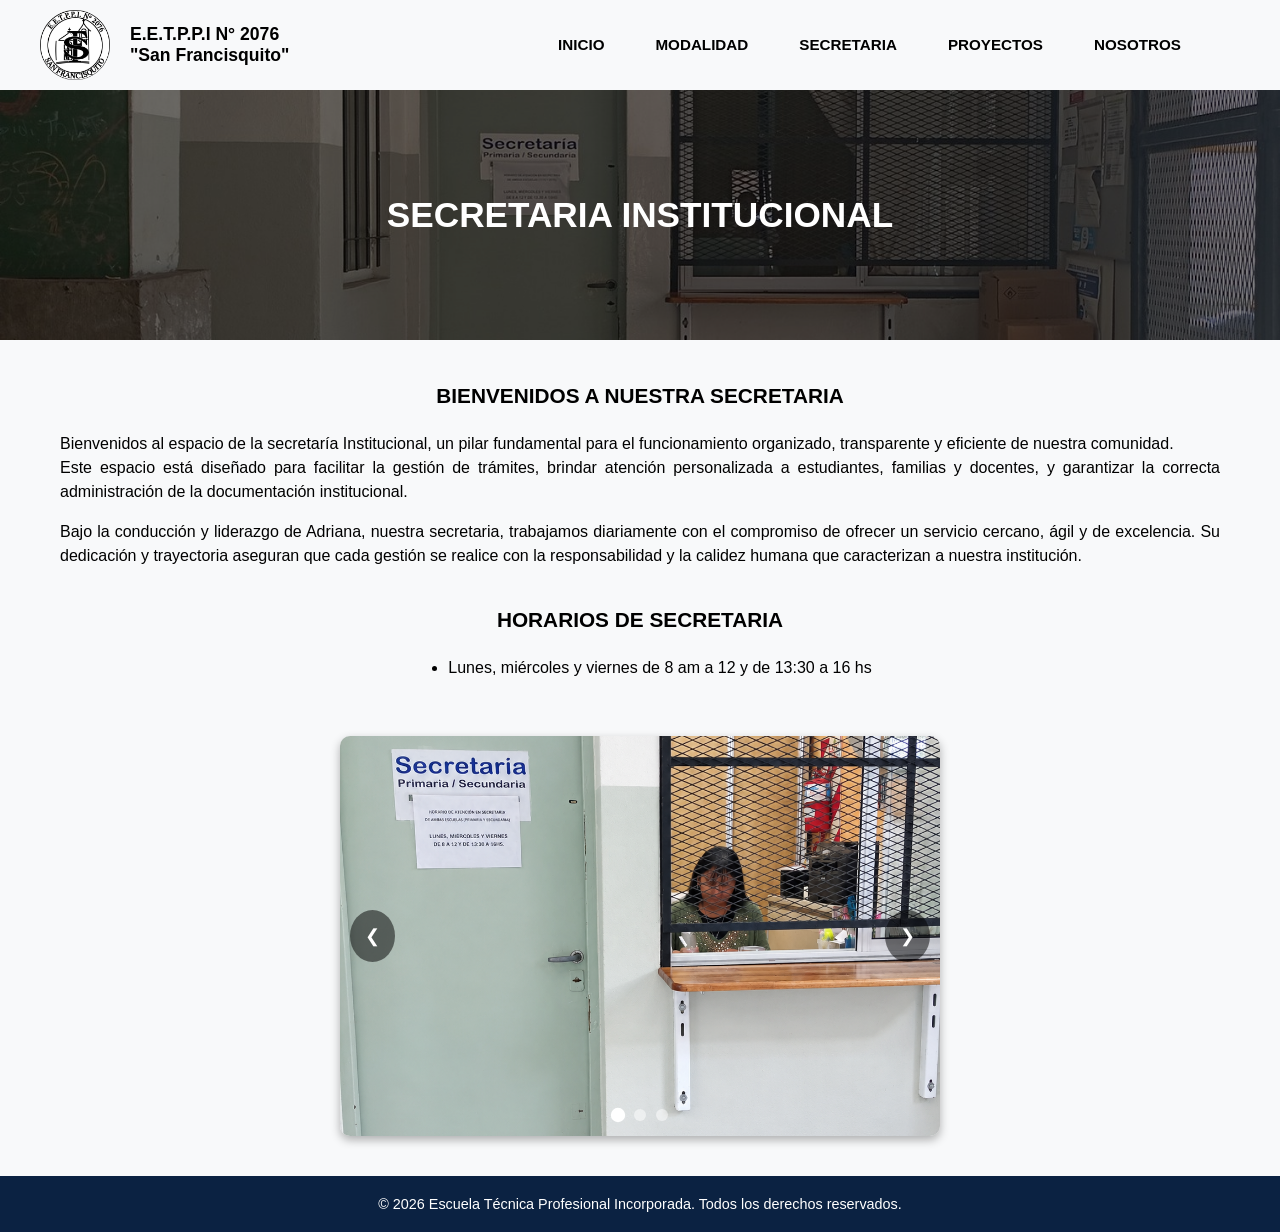
==== nosotros.html @ 4622b9b8 "primer commit configuracion" ====
<!doctype html>
<html lang="es">

<head>
    <meta charset="UTF-8" />
    <meta name="viewport" content="width=device-width, initial-scale=1.0" />
    <title>San Francisquito</title>
    <link rel="stylesheet" href="secretaria.css" />
    <link rel="icon" type="image/x-icon" href="Imagenes/logonegro2circulo.png" />
</head>

<body>

    <header class="navbar">
        <div class="header-container">
            <div class="icono">
                <img src="Imagenes/logonegro2circulo.png" id="logo-negro" class="logo" alt="Logo Negro">
                <img src="Imagenes/Nuevo logo.png" id="logo-blanco" class="logo" alt="Logo Blanco" />
            </div>

            <div class="nav-text">
                E.E.T.P.P.I N° 2076<br />
                "San Francisquito"
            </div>

            <button class="menu-toggle" id="menu-toggle" aria-label="Abrir menú">
                <span></span>
                <span></span>
                <span></span>
            </button>

            <nav class="nav" id="nav-menu">
                <ul class="lista-nav">
                    <li><a href="index.html">INICIO</a></li>
                    <li><a href="Modalidad.html">MODALIDAD</a></li>
                    <li><a href="secretaria.html">SECRETARIA</a></li>
                    <li><a href="">PROYECTOS</a></li>
                    <li><a href="">NOSOTROS</a></li>
                </ul>
            </nav>
        </div>
    </header>

    <section class="contenedor-foto">
        <img src="Imagenes/holaaa.jpeg" alt="Portada">
        <div class="texto">
            <h2>SECRETARIA INSTITUCIONAL</h2>
        </div>
    </section>

    <main class="contenido">
        <section class="texto-principal">
            <h3>BIENVENIDOS A NUESTRA SECRETARIA</h3>
            <p>Bienvenidos al espacio de la secretaría Institucional, un pilar fundamental para el funcionamiento
                organizado, transparente y eficiente de nuestra comunidad. <br>
                Este espacio está diseñado para facilitar la
                gestión de trámites, brindar atención personalizada a estudiantes, familias y docentes, y garantizar la
                correcta administración de la documentación institucional.
            </p>
            <p>Bajo la conducción y liderazgo de Adriana, nuestra secretaria, trabajamos diariamente con el compromiso
                de ofrecer un servicio cercano, ágil y de excelencia. Su dedicación y trayectoria aseguran que cada
                gestión se realice con la responsabilidad y la calidez humana que caracterizan a nuestra institución.
            </p>
            </section>

            <section class="horarios">
            <h3>HORARIOS DE SECRETARIA</h3>
            <ul>
                <li>Lunes, miércoles y viernes de 8 am a 12 y de 13:30 a 16 hs</li>
            </ul>
        </section>
        
    </main>

    

    <div class="carrusel-contenedor">
        <!-- Contenedor de imágenes -->
        <div class="carrusel-track" id="track">
            <img src="Imagenes/carrusel/A-trabajando.jpg" alt="Foto 1" class="carrusel-item">
            <img src="Imagenes/carrusel/Adriana.png" alt="Imagen de la secretaria Adriana" class="carrusel-item">
            <img src="Imagenes/carrusel/puerta.jpg" alt="Foto 3" class="carrusel-item">
        </div>

        <!-- Controles -->
        <button class="btn-nav btn-prev" id="btn-prev">&#10094;</button>
        <button class="btn-nav btn-next" id="btn-next">&#10095;</button>

        <!-- Indicadores -->
        <div class="carrusel-indicadores">
            <span class="punto activo" data-indice="0"></span>
            <span class="punto" data-indice="1"></span>
            <span class="punto" data-indice="2"></span>
        </div>
    </div>





    <footer class="footer">
        <p>&copy; 2026 Escuela Técnica Profesional Incorporada. Todos los derechos reservados.</p>
    </footer>

    <script src="secretaria.js"></script>
</body>

</html>
---- secretaria.css ----
body {
    margin: 0;
    padding: 0;
    background-color: rgb(248, 249, 250);
    width: 100%;
    overflow-x: hidden;
}

/* --- HEADER Y NAV --- */
header.navbar {
    position: sticky;
    top: 0;
    width: 100%;
    background-color: rgb(248, 249, 250);
    z-index: 1000;
    min-height: 90px;
    box-sizing: border-box;
    transition: background-color 0.4s ease, box-shadow 0.4s ease;
}

.header-container {
    display: flex;
    align-items: center;
    padding: 10px 40px;
    width: 100%;
    box-sizing: border-box;
    gap: 20px;
}

header.navbar.scrolled {
    background-color: #0b2242;
    box-shadow: 0 2px 10px rgba(0, 0, 0, 0.2);
}

header.navbar li,
header.navbar a,
header.navbar p,
.nav-text {
    color: #000000;
    transition: color 0.4s ease;
}

header.navbar.scrolled li,
header.navbar.scrolled a,
header.navbar.scrolled p,
header.navbar.scrolled .nav-text {
    color: #ffffff;
}

/* --- LOGOS --- */
.icono {
    position: relative;
    width: 70px;
    height: 70px;
    flex-shrink: 0;
}

.logo {
    width: 70px;
    height: 70px;
    position: absolute;
    top: 0;
    left: 0;
    object-fit: contain;
    transition: opacity 0.4s ease, visibility 0.4s ease;
}

#logo-negro {
    opacity: 1;
    visibility: visible;
}

#logo-blanco {
    opacity: 0;
    visibility: hidden;
}

header.navbar.scrolled #logo-negro {
    opacity: 0;
    visibility: hidden;
}

header.navbar.scrolled #logo-blanco {
    opacity: 1;
    visibility: visible;
}

.nav {
    display: flex;
    align-items: center;
    flex: 1;
    /* Ocupa el espacio restante */
}

.nav-text {
    font-weight: bold;
    text-align: left;
    font-family: sans-serif;
    font-size: 1.1rem;
    line-height: 1.2;
    white-space: nowrap;
}

.lista-nav {
    list-style: none;
    display: flex;
    align-items: center;
    margin: 0 0 0 auto;
    /* Empuja el menú hacia el centro dejando espacio libre a la derecha */
    padding: 0;
    gap: 35px;
    transform: translateX(-8%);
    /* Centra la lista de forma óptima */
}

.lista-nav a {
    text-decoration: none;
    font-family: sans-serif;
    font-size: 0.95rem;
    font-weight: bold;
    padding: 0.4rem 0.5rem;
    transition: background-color 0.3s, color 0.4s;
}

.lista-nav a:hover {
    background-color: #4ebddf;
    color: #ffffff !important;
    border-radius: 4px;
}

/* --- BOTÓN --- */
.menu-toggle {
    display: none;
    flex-direction: column;
    justify-content: space-around;
    width: 30px;
    height: 25px;
    background: transparent;
    border: none;
    cursor: pointer;
    padding: 0;
    z-index: 1001;
    margin-left: auto;
}

.menu-toggle span {
    width: 100%;
    height: 3px;
    background-color: #000;
    border-radius: 2px;
    transition: all 0.3s linear;
}

header.navbar.scrolled .menu-toggle span {
    background-color: #fff;
}

/* --- PORTADA --- */
.contenedor-foto {
    width: 100%;
    height: 250px;
    overflow: hidden;
    position: relative;
    display: block;
}

.contenedor-foto img {
    display: block;
    width: 100%;
    height: 100%;
    object-fit: cover;
}

.contenedor-foto::after {
    content: '';
    position: absolute;
    top: 0;
    left: 0;
    right: 0;
    bottom: 0;
    background-color: rgba(0, 0, 0, 0.5);
    pointer-events: none;
}

.texto {
    position: absolute;
    top: 50%;
    left: 50%;
    transform: translate(-50%, -50%);
    z-index: 1;
    text-align: center;
    width: 90%;
    color: aliceblue;
}

.texto h2 {
    color: white;
    font-size: clamp(1.3rem, 4vw, 2.2rem);
    margin: 0;
    text-transform: uppercase;
    font-family: sans-serif;
}

.texto h3 {
    color: white;
    font-size: clamp(1rem, 3vw, 1.5rem);
    margin: 5px 0 0 0;
    font-family: sans-serif;
}

/* --- CONTENIDO --- */
.contenido {
    display: flex;
    flex-direction: column;
    align-items: center;
    gap: 20px;
    margin: 40px auto;
    max-width: 1200px;
    padding: 0 20px;
    box-sizing: border-box;
}

.texto-principal {
    margin: 0;
    font-family: sans-serif;
    font-size: 1rem;
    line-height: 1.5;
    flex: 1;
    text-align: justify;
}

.texto-principal h3 {
    font-family: sans-serif;
    font-size: 1.3rem;
    margin-top: 0;
    text-align: center;
}

.horarios {
    margin: 0;
    font-family: sans-serif;
    font-size: 1rem;
    line-height: 1.5;
    flex: 1;
    text-align: justify;
}

.horarios h3 {
    font-family: sans-serif;
    font-size: 1.3rem;
    margin-top: 0;
    text-align: center;
}

/*
.contenido-formacion {
    display: flex;
    align-items: center;
    gap: 20px;
    margin: 40px auto;
    max-width: 1200px;
    padding: 0 20px;
    box-sizing: border-box;
}

.contenido-formacion img {
    max-width: 350px;
    width: 100%;
    height: auto;
    border-radius: 50px;
}

.texto-lider {
    margin: 0;
    font-family: sans-serif;
    font-size: 1rem;
    line-height: 1.5;
    flex: 1;
}

.texto-lider h3 {
    font-family: sans-serif;
    font-size: 1.3rem;
    margin-top: 0;
    text-align: left;
}
*/

/* --- FOOTER --- */
.footer {
    background-color: #0b2242;
    width: 100%;
    padding: 20px 0;
    margin-top: 40px;
}

.footer p {
    color: white;
    text-align: center;
    font-family: sans-serif;
    font-size: 0.9rem;
    margin: 0;
    padding: 0 10px;
}

/* -- CARRUSEL ---*/
.carrete {
    display: flex;
    overflow-x: auto;
    gap: 15px;
    padding: 10px;
    scroll-snap-type: x mandatory;
}

.carrete img {
    width: 300px;
    height: 200px;
    object-fit: cover;
    scroll-snap-align: center;
    border-radius: 8px;
}

/* Contenedor principal del carrusel */
.carrusel-contenedor {
    position: relative;
    max-width: 600px;
    margin: 40px auto;
    overflow: hidden;
    border-radius: 10px;
    box-shadow: 0 4px 10px rgba(0, 0, 0, 0.3);
}

/* Tira que contiene todas las imágenes */
.carrusel-track {
    display: flex;
    transition: transform 0.5s ease-in-out;
}

/* Estilo de cada imagen */
.carrusel-item {
    min-width: 100%;
    height: 400px;
    object-fit: cover;
}

/* Botones de navegación (Flechas) */
.btn-nav {
    position: absolute;
    top: 50%;
    transform: translateY(-50%);
    background: rgba(0, 0, 0, 0.5);
    color: white;
    border: none;
    padding: 15px;
    cursor: pointer;
    font-size: 18px;
    border-radius: 50%;
    user-select: none;
    transition: background 0.3s;
    z-index: 10;
}

.btn-nav:hover {
    background: rgba(0, 0, 0, 0.8);
}

.btn-prev {
    left: 10px;
}

.btn-next {
    right: 10px;
}

/* Puntos indicadores inferiores */
.carrusel-indicadores {
    position: absolute;
    bottom: 15px;
    left: 50%;
    transform: translateX(-50%);
    display: flex;
    gap: 10px;
    z-index: 10;
}

.punto {
    width: 12px;
    height: 12px;
    background: rgba(255, 255, 255, 0.5);
    border-radius: 50%;
    cursor: pointer;
    transition: background 0.3s, transform 0.3s;
}

.punto.activo {
    background: white;
    transform: scale(1.2);
}


/* --- MEDIA --- */

@media (max-width: 980px) {
    .header-container {
        padding: 10px 15px;
    }

    .menu-toggle {
        display: flex;
    }

    .nav {
        position: absolute;
        top: 100%;
        left: 0;
        width: 100%;
        background-color: rgb(248, 249, 250);
        flex-direction: column;
        display: none;
        box-shadow: 0 5px 10px rgba(0, 0, 0, 0.15);
        padding: 20px 0;
        transition: background-color 0.4s ease;
    }

    header.navbar.scrolled .nav {
        background-color: #0b2242;
    }

    .nav.nav-active {
        display: flex;
    }

    .lista-nav {
        flex-direction: column;
        gap: 15px;
        width: 100%;
        text-align: center;
        margin: 0;
        transform: none;
    }

    .contenido,
    .contenido-formacion {
        flex-direction: column;
        text-align: center;
    }

    .contenido img,
    .contenido-formacion img {
        max-width: 100%;
        width: 80%;
    }

    .texto-principal h3,
    .texto-lider h3 {
        text-align: center;
    }
}

@media (max-width: 480px) {
    .nav-text {
        font-size: 0.95rem;
    }

    .contenido img,
    .contenido-formacion img {
        width: 100%;
    }

    .contenedor-foto {
        height: 200px;
    }
}
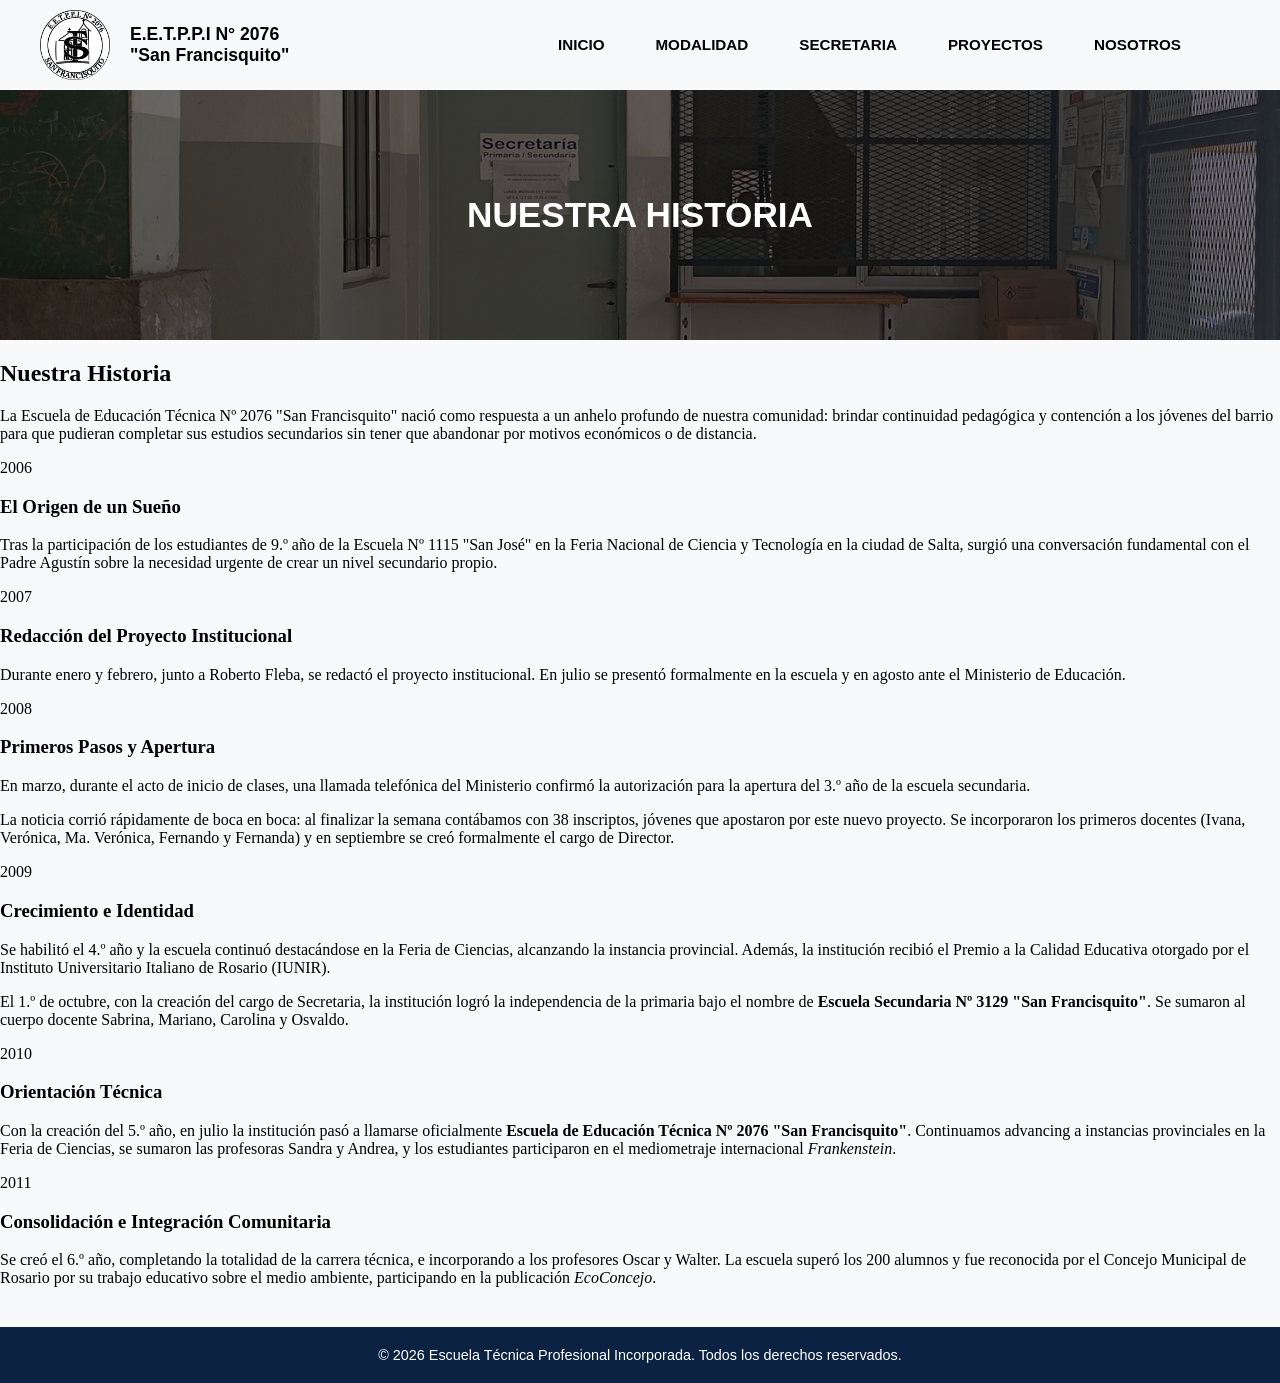
==== commit 8b5e4362: "index terminado o por lo menos las card" ====
--- a/nosotros.html
+++ b/nosotros.html
@@ -5,7 +5,7 @@
     <meta charset="UTF-8" />
     <meta name="viewport" content="width=device-width, initial-scale=1.0" />
     <title>San Francisquito</title>
-    <link rel="stylesheet" href="secretaria.css" />
+    <link rel="stylesheet" href="nosotros.css" />
     <link rel="icon" type="image/x-icon" href="Imagenes/logonegro2circulo.png" />
 </head>
 
@@ -44,55 +44,104 @@
     <section class="contenedor-foto">
         <img src="Imagenes/holaaa.jpeg" alt="Portada">
         <div class="texto">
-            <h2>SECRETARIA INSTITUCIONAL</h2>
+            <h2>NUESTRA HISTORIA</h2>
         </div>
     </section>
 
-    <main class="contenido">
-        <section class="texto-principal">
-            <h3>BIENVENIDOS A NUESTRA SECRETARIA</h3>
-            <p>Bienvenidos al espacio de la secretaría Institucional, un pilar fundamental para el funcionamiento
-                organizado, transparente y eficiente de nuestra comunidad. <br>
-                Este espacio está diseñado para facilitar la
-                gestión de trámites, brindar atención personalizada a estudiantes, familias y docentes, y garantizar la
-                correcta administración de la documentación institucional.
+    <main class="timeline-container-main">
+        <section class="timeline-intro fade-in-card">
+            <h1 class="timeline-main-title">Nuestra Historia</h1>
+            <p class="intro-p">
+                La Escuela de Educación Técnica Nº 2076 "San Francisquito" nació como respuesta a un anhelo profundo de
+                nuestra comunidad: brindar continuidad pedagógica y contención a los jóvenes del barrio para que
+                pudieran completar sus estudios secundarios sin tener que abandonar por motivos económicos o de
+                distancia.
             </p>
-            <p>Bajo la conducción y liderazgo de Adriana, nuestra secretaria, trabajamos diariamente con el compromiso
-                de ofrecer un servicio cercano, ágil y de excelencia. Su dedicación y trayectoria aseguran que cada
-                gestión se realice con la responsabilidad y la calidez humana que caracterizan a nuestra institución.
-            </p>
-            </section>
+        </section>
 
-            <section class="horarios">
-            <h3>HORARIOS DE SECRETARIA</h3>
-            <ul>
-                <li>Lunes, miércoles y viernes de 8 am a 12 y de 13:30 a 16 hs</li>
-            </ul>
+        <section class="timeline">
+            <!-- Evento 1: 2006 -->
+            <div class="timeline-item left fade-in-card">
+                <div class="timeline-dot"></div>
+                <div class="timeline-content">
+                    <span class="timeline-date">2006</span>
+                    <h3>El Origen de un Sueño</h3>
+                    <p>Tras la participación de los estudiantes de 9.º año de la Escuela Nº 1115 "San José" en la Feria
+                        Nacional de Ciencia y Tecnología en la ciudad de Salta, surgió una conversación fundamental con
+                        el Padre Agustín sobre la necesidad urgente de crear un nivel secundario propio.</p>
+                </div>
+            </div>
+
+            <!-- Evento 2: 2007 -->
+            <div class="timeline-item right fade-in-card">
+                <div class="timeline-dot"></div>
+                <div class="timeline-content">
+                    <span class="timeline-date">2007</span>
+                    <h3>Redacción del Proyecto Institucional</h3>
+                    <p>Durante enero y febrero, junto a Roberto Fleba, se redactó el proyecto institucional. En julio se
+                        presentó formalmente en la escuela y en agosto ante el Ministerio de Educación.</p>
+                </div>
+            </div>
+
+            <!-- Evento 3: 2008 -->
+            <div class="timeline-item left fade-in-card">
+                <div class="timeline-dot"></div>
+                <div class="timeline-content">
+                    <span class="timeline-date">2008</span>
+                    <h3>Primeros Pasos y Apertura</h3>
+                    <p>En marzo, durante el acto de inicio de clases, una llamada telefónica del Ministerio confirmó la
+                        autorización para la apertura del 3.º año de la escuela secundaria.</p>
+                    <p>La noticia corrió rápidamente de boca en boca: al finalizar la semana contábamos con 38
+                        inscriptos, jóvenes que apostaron por este nuevo proyecto. Se incorporaron los primeros docentes
+                        (Ivana, Verónica, Ma. Verónica, Fernando y Fernanda) y en septiembre se creó formalmente el
+                        cargo de Director.</p>
+                </div>
+            </div>
+
+            <!-- Evento 4: 2009 -->
+            <div class="timeline-item right fade-in-card">
+                <div class="timeline-dot"></div>
+                <div class="timeline-content">
+                    <span class="timeline-date">2009</span>
+                    <h3>Crecimiento e Identidad</h3>
+                    <p>Se habilitó el 4.º año y la escuela continuó destacándose en la Feria de Ciencias, alcanzando la
+                        instancia provincial. Además, la institución recibió el Premio a la Calidad Educativa otorgado
+                        por el Instituto Universitario Italiano de Rosario (IUNIR).</p>
+                    <p>El 1.º de octubre, con la creación del cargo de Secretaria, la institución logró la independencia
+                        de la primaria bajo el nombre de <strong>Escuela Secundaria Nº 3129 "San Francisquito"</strong>.
+                        Se sumaron al cuerpo docente Sabrina, Mariano, Carolina y Osvaldo.</p>
+                </div>
+            </div>
+
+            <!-- Evento 5: 2010 -->
+            <div class="timeline-item left fade-in-card">
+                <div class="timeline-dot"></div>
+                <div class="timeline-content">
+                    <span class="timeline-date">2010</span>
+                    <h3>Orientación Técnica</h3>
+                    <p>Con la creación del 5.º año, en julio la institución pasó a llamarse oficialmente <strong>Escuela
+                            de Educación Técnica Nº 2076 "San Francisquito"</strong>. Continuamos advancing a instancias
+                        provinciales en la Feria de Ciencias, se sumaron las profesoras Sandra y Andrea, y los
+                        estudiantes participaron en el mediometraje internacional <em>Frankenstein</em>.</p>
+                </div>
+            </div>
+
+            <!-- Evento 6: 2011 -->
+            <div class="timeline-item right fade-in-card">
+                <div class="timeline-dot"></div>
+                <div class="timeline-content">
+                    <span class="timeline-date">2011</span>
+                    <h3>Consolidación e Integración Comunitaria</h3>
+                    <p>Se creó el 6.º año, completando la totalidad de la carrera técnica, e incorporando a los
+                        profesores Oscar y Walter. La escuela superó los 200 alumnos y fue reconocida por el Concejo
+                        Municipal de Rosario por su trabajo educativo sobre el medio ambiente, participando en la
+                        publicación <em>EcoConcejo</em>.</p>
+                </div>
+            </div>
         </section>
-        
     </main>
 
-    
 
-    <div class="carrusel-contenedor">
-        <!-- Contenedor de imágenes -->
-        <div class="carrusel-track" id="track">
-            <img src="Imagenes/carrusel/A-trabajando.jpg" alt="Foto 1" class="carrusel-item">
-            <img src="Imagenes/carrusel/Adriana.png" alt="Imagen de la secretaria Adriana" class="carrusel-item">
-            <img src="Imagenes/carrusel/puerta.jpg" alt="Foto 3" class="carrusel-item">
-        </div>
-
-        <!-- Controles -->
-        <button class="btn-nav btn-prev" id="btn-prev">&#10094;</button>
-        <button class="btn-nav btn-next" id="btn-next">&#10095;</button>
-
-        <!-- Indicadores -->
-        <div class="carrusel-indicadores">
-            <span class="punto activo" data-indice="0"></span>
-            <span class="punto" data-indice="1"></span>
-            <span class="punto" data-indice="2"></span>
-        </div>
-    </div>
 
 
 
@@ -102,7 +151,7 @@
         <p>&copy; 2026 Escuela Técnica Profesional Incorporada. Todos los derechos reservados.</p>
     </footer>
 
-    <script src="secretaria.js"></script>
+   <script src="nosotros.js"></script>
 </body>
 
 </html>
--- a/nosotros.css
+++ b/nosotros.css
@@ -0,0 +1,304 @@
+body {
+    margin: 0;
+    padding: 0;
+    background-color: rgb(248, 249, 250);
+    width: 100%;
+    overflow-x: hidden;
+}
+
+/* --- HEADER Y NAV --- */
+header.navbar {
+    position: sticky;
+    top: 0;
+    width: 100%;
+    background-color: rgb(248, 249, 250);
+    z-index: 1000;
+    min-height: 90px;
+    box-sizing: border-box;
+    transition: background-color 0.4s ease, box-shadow 0.4s ease;
+}
+
+.header-container {
+    display: flex;
+    align-items: center;
+    padding: 10px 40px;
+    width: 100%;
+    box-sizing: border-box;
+    gap: 20px;
+}
+
+header.navbar.scrolled {
+    background-color: #0b2242;
+    box-shadow: 0 2px 10px rgba(0, 0, 0, 0.2);
+}
+
+header.navbar li,
+header.navbar a,
+header.navbar p,
+.nav-text {
+    color: #000000;
+    transition: color 0.4s ease;
+}
+
+header.navbar.scrolled li,
+header.navbar.scrolled a,
+header.navbar.scrolled p,
+header.navbar.scrolled .nav-text {
+    color: #ffffff;
+}
+
+/* --- LOGOS --- */
+.icono {
+    position: relative;
+    width: 70px;
+    height: 70px;
+    flex-shrink: 0;
+}
+
+.logo {
+    width: 70px;
+    height: 70px;
+    position: absolute;
+    top: 0;
+    left: 0;
+    object-fit: contain;
+    transition: opacity 0.4s ease, visibility 0.4s ease;
+}
+
+#logo-negro {
+    opacity: 1;
+    visibility: visible;
+}
+
+#logo-blanco {
+    opacity: 0;
+    visibility: hidden;
+}
+
+header.navbar.scrolled #logo-negro {
+    opacity: 0;
+    visibility: hidden;
+}
+
+header.navbar.scrolled #logo-blanco {
+    opacity: 1;
+    visibility: visible;
+}
+
+.nav {
+    display: flex;
+    align-items: center;
+    flex: 1;
+    /* Ocupa el espacio restante */
+}
+
+.nav-text {
+    font-weight: bold;
+    text-align: left;
+    font-family: sans-serif;
+    font-size: 1.1rem;
+    line-height: 1.2;
+    white-space: nowrap;
+}
+
+.lista-nav {
+    list-style: none;
+    display: flex;
+    align-items: center;
+    margin: 0 0 0 auto;
+    /* Empuja el menú hacia el centro dejando espacio libre a la derecha */
+    padding: 0;
+    gap: 35px;
+    transform: translateX(-8%);
+    /* Centra la lista de forma óptima */
+}
+
+.lista-nav a {
+    text-decoration: none;
+    font-family: sans-serif;
+    font-size: 0.95rem;
+    font-weight: bold;
+    padding: 0.4rem 0.5rem;
+    transition: background-color 0.3s, color 0.4s;
+}
+
+.lista-nav a:hover {
+    background-color: #4ebddf;
+    color: #ffffff !important;
+    border-radius: 4px;
+}
+
+/* --- BOTÓN --- */
+.menu-toggle {
+    display: none;
+    flex-direction: column;
+    justify-content: space-around;
+    width: 30px;
+    height: 25px;
+    background: transparent;
+    border: none;
+    cursor: pointer;
+    padding: 0;
+    z-index: 1001;
+    margin-left: auto;
+}
+
+.menu-toggle span {
+    width: 100%;
+    height: 3px;
+    background-color: #000;
+    border-radius: 2px;
+    transition: all 0.3s linear;
+}
+
+header.navbar.scrolled .menu-toggle span {
+    background-color: #fff;
+}
+
+/* --- PORTADA --- */
+.contenedor-foto {
+    width: 100%;
+    height: 250px;
+    overflow: hidden;
+    position: relative;
+    display: block;
+}
+
+.contenedor-foto img {
+    display: block;
+    width: 100%;
+    height: 100%;
+    object-fit: cover;
+}
+
+.contenedor-foto::after {
+    content: '';
+    position: absolute;
+    top: 0;
+    left: 0;
+    right: 0;
+    bottom: 0;
+    background-color: rgba(0, 0, 0, 0.5);
+    pointer-events: none;
+}
+
+.texto {
+    position: absolute;
+    top: 50%;
+    left: 50%;
+    transform: translate(-50%, -50%);
+    z-index: 1;
+    text-align: center;
+    width: 90%;
+    color: aliceblue;
+}
+
+.texto h2 {
+    color: white;
+    font-size: clamp(1.3rem, 4vw, 2.2rem);
+    margin: 0;
+    text-transform: uppercase;
+    font-family: sans-serif;
+}
+
+.texto h3 {
+    color: white;
+    font-size: clamp(1rem, 3vw, 1.5rem);
+    margin: 5px 0 0 0;
+    font-family: sans-serif;
+}
+
+
+
+/* --- FOOTER --- */
+.footer {
+    background-color: #0b2242;
+    width: 100%;
+    padding: 20px 0;
+    margin-top: 40px;
+}
+
+.footer p {
+    color: white;
+    text-align: center;
+    font-family: sans-serif;
+    font-size: 0.9rem;
+    margin: 0;
+    padding: 0 10px;
+}
+
+
+
+/* --- MEDIA --- */
+
+@media (max-width: 980px) {
+    .header-container {
+        padding: 10px 15px;
+    }
+
+    .menu-toggle {
+        display: flex;
+    }
+
+    .nav {
+        position: absolute;
+        top: 100%;
+        left: 0;
+        width: 100%;
+        background-color: rgb(248, 249, 250);
+        flex-direction: column;
+        display: none;
+        box-shadow: 0 5px 10px rgba(0, 0, 0, 0.15);
+        padding: 20px 0;
+        transition: background-color 0.4s ease;
+    }
+
+    header.navbar.scrolled .nav {
+        background-color: #0b2242;
+    }
+
+    .nav.nav-active {
+        display: flex;
+    }
+
+    .lista-nav {
+        flex-direction: column;
+        gap: 15px;
+        width: 100%;
+        text-align: center;
+        margin: 0;
+        transform: none;
+    }
+
+    .contenido,
+    .contenido-formacion {
+        flex-direction: column;
+        text-align: center;
+    }
+
+    .contenido img,
+    .contenido-formacion img {
+        max-width: 100%;
+        width: 80%;
+    }
+
+    .texto-principal h3,
+    .texto-lider h3 {
+        text-align: center;
+    }
+}
+
+@media (max-width: 480px) {
+    .nav-text {
+        font-size: 0.95rem;
+    }
+
+    .contenido img,
+    .contenido-formacion img {
+        width: 100%;
+    }
+
+    .contenedor-foto {
+        height: 200px;
+    }
+}
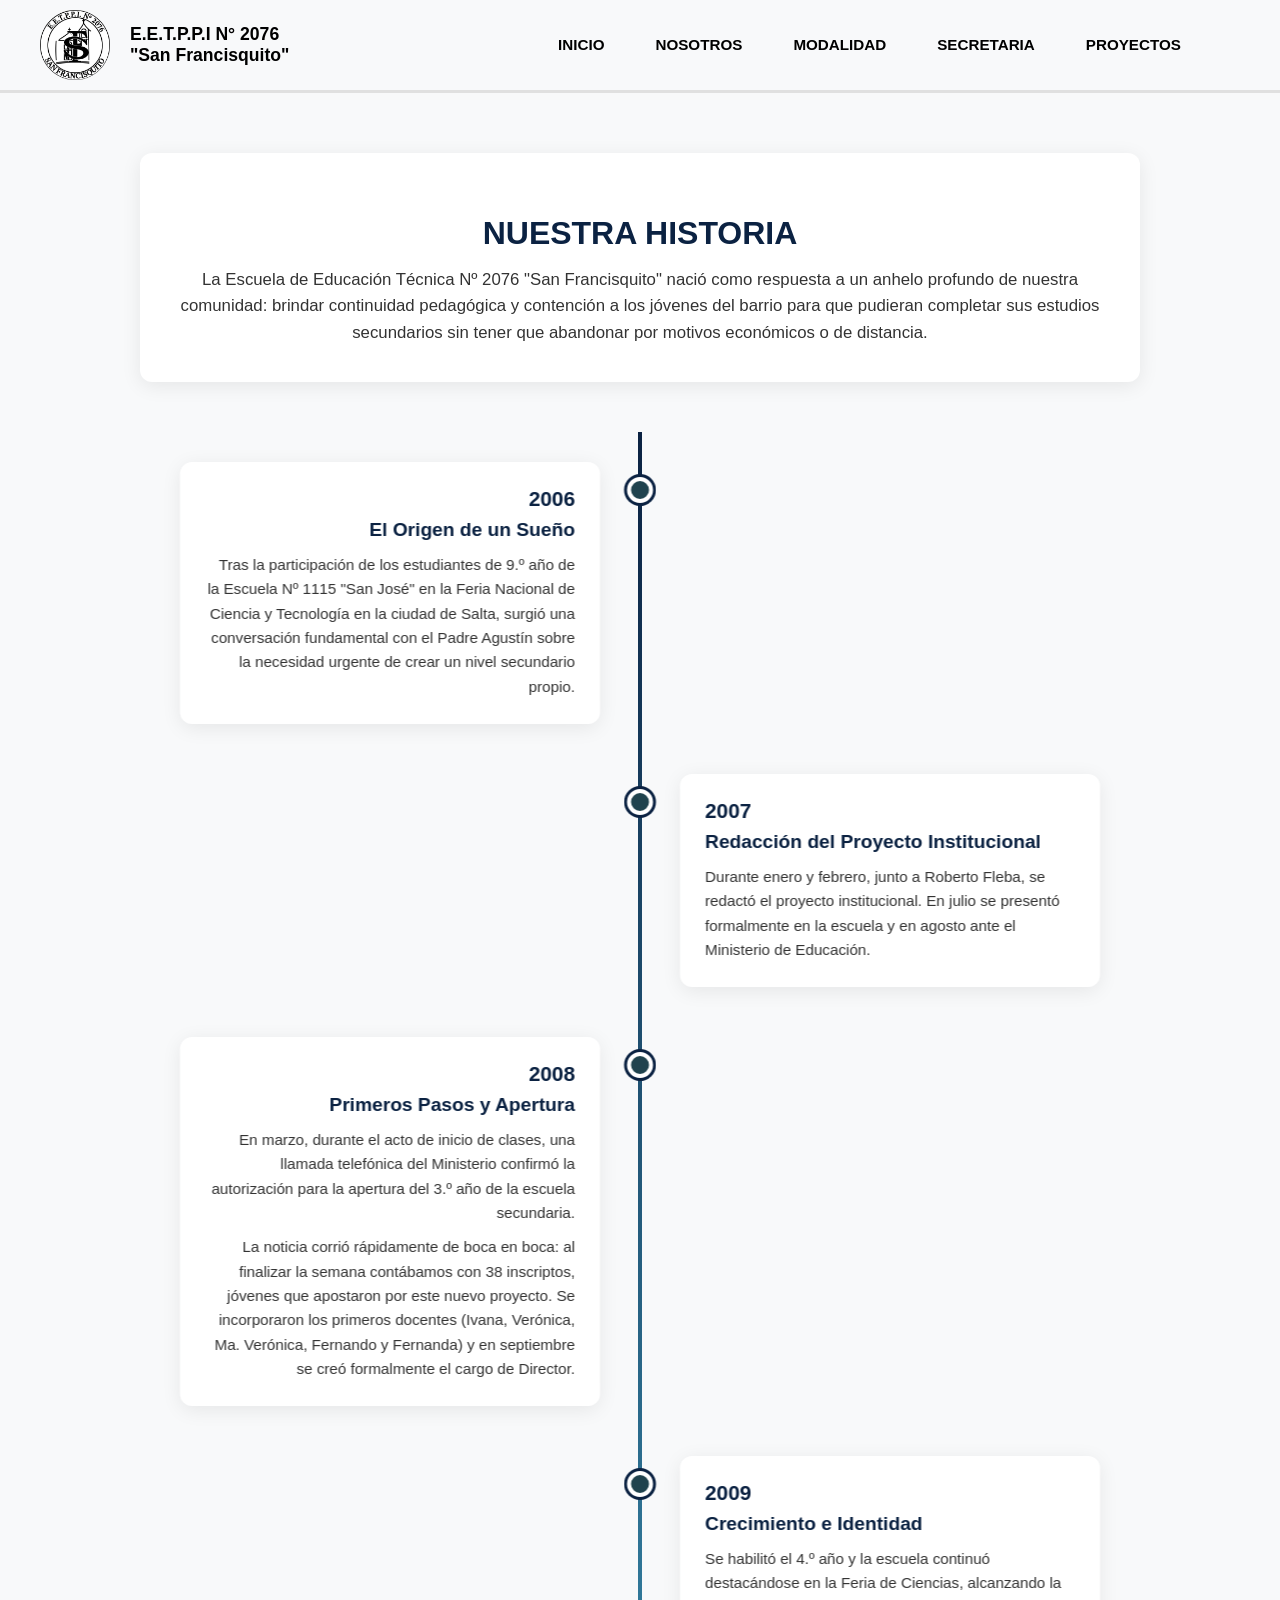
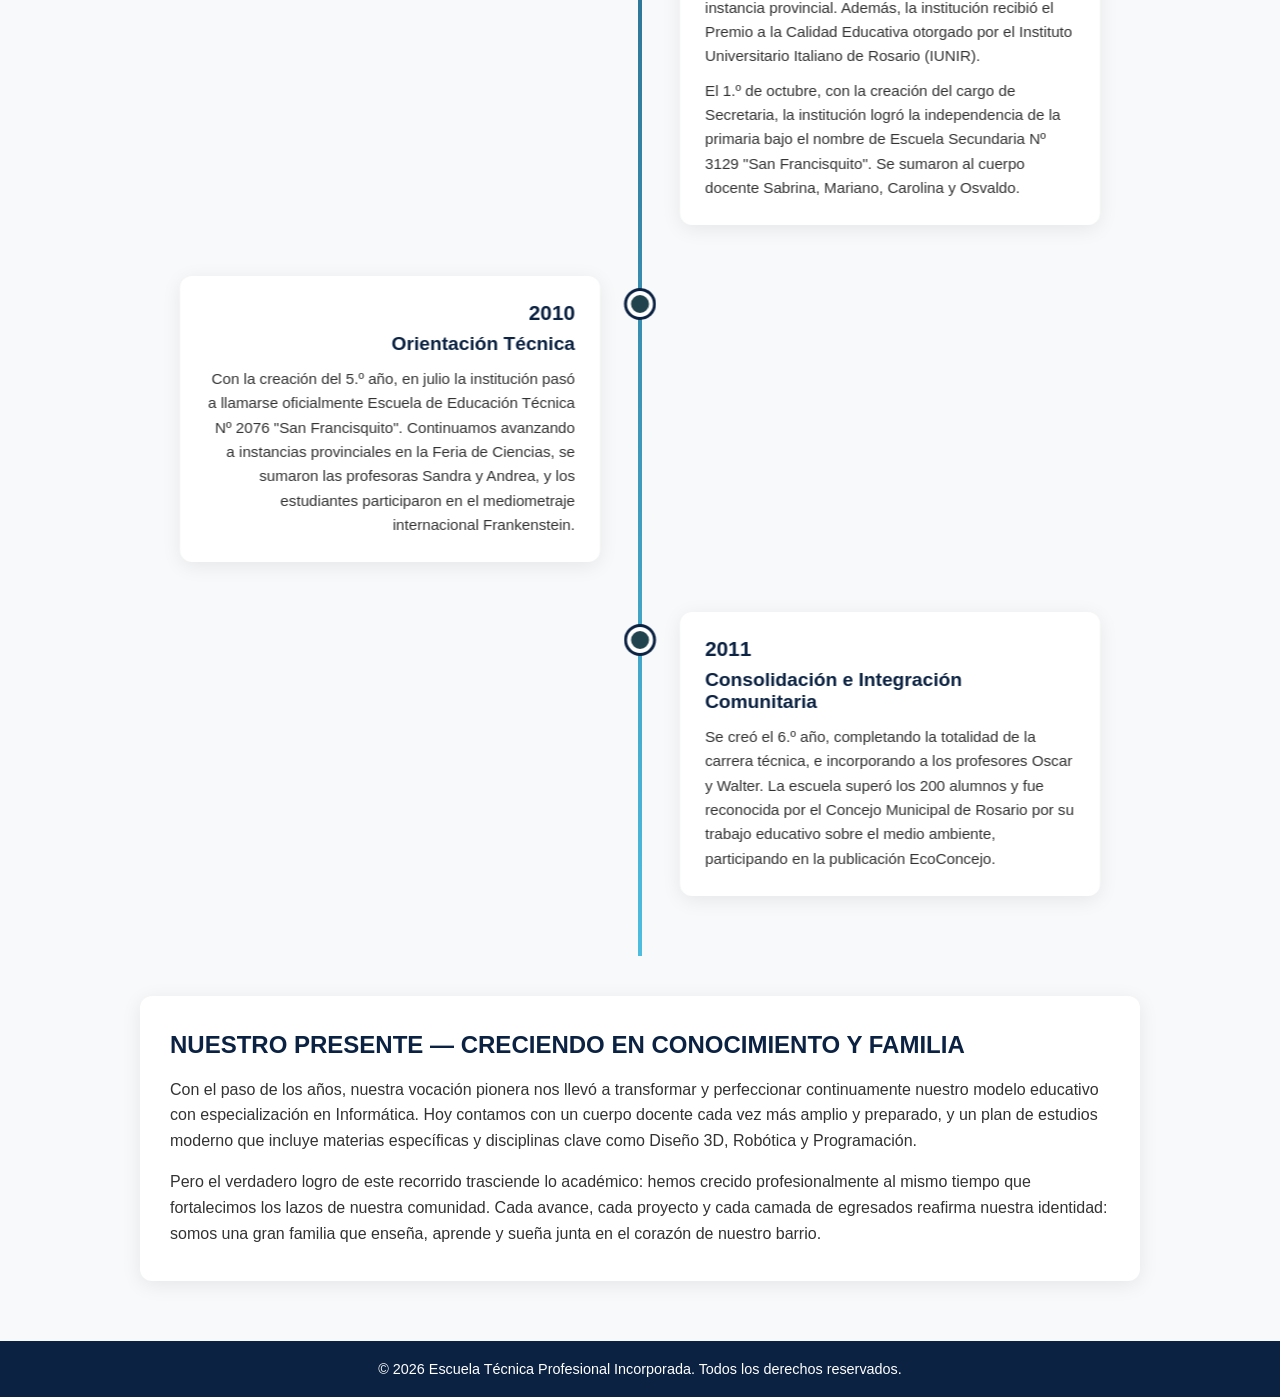
==== commit 81ba3936: "Nosotros/historia de la institución terminada (creo)" ====
--- a/nosotros.html
+++ b/nosotros.html
@@ -32,23 +32,19 @@
             <nav class="nav" id="nav-menu">
                 <ul class="lista-nav">
                     <li><a href="index.html">INICIO</a></li>
+                    <li><a href="">NOSOTROS</a></li>
                     <li><a href="Modalidad.html">MODALIDAD</a></li>
                     <li><a href="secretaria.html">SECRETARIA</a></li>
                     <li><a href="">PROYECTOS</a></li>
-                    <li><a href="">NOSOTROS</a></li>
+                    
                 </ul>
             </nav>
         </div>
     </header>
 
-    <section class="contenedor-foto">
-        <img src="Imagenes/holaaa.jpeg" alt="Portada">
-        <div class="texto">
-            <h2>NUESTRA HISTORIA</h2>
-        </div>
-    </section>
-
+    
     <main class="timeline-container-main">
+        <!-- Encabezado e Introducción -->
         <section class="timeline-intro fade-in-card">
             <h1 class="timeline-main-title">Nuestra Historia</h1>
             <p class="intro-p">
@@ -59,9 +55,10 @@
             </p>
         </section>
 
+        <!-- Línea de Tiempo Vertical -->
         <section class="timeline">
-            <!-- Evento 1: 2006 -->
-            <div class="timeline-item left fade-in-card">
+            <!-- 2006 -->
+            <div class="timeline-item left">
                 <div class="timeline-dot"></div>
                 <div class="timeline-content">
                     <span class="timeline-date">2006</span>
@@ -72,8 +69,8 @@
                 </div>
             </div>
 
-            <!-- Evento 2: 2007 -->
-            <div class="timeline-item right fade-in-card">
+            <!-- 2007 -->
+            <div class="timeline-item right">
                 <div class="timeline-dot"></div>
                 <div class="timeline-content">
                     <span class="timeline-date">2007</span>
@@ -83,8 +80,8 @@
                 </div>
             </div>
 
-            <!-- Evento 3: 2008 -->
-            <div class="timeline-item left fade-in-card">
+            <!-- 2008 -->
+            <div class="timeline-item left">
                 <div class="timeline-dot"></div>
                 <div class="timeline-content">
                     <span class="timeline-date">2008</span>
@@ -98,8 +95,8 @@
                 </div>
             </div>
 
-            <!-- Evento 4: 2009 -->
-            <div class="timeline-item right fade-in-card">
+            <!-- 2009 -->
+            <div class="timeline-item right">
                 <div class="timeline-dot"></div>
                 <div class="timeline-content">
                     <span class="timeline-date">2009</span>
@@ -108,26 +105,26 @@
                         instancia provincial. Además, la institución recibió el Premio a la Calidad Educativa otorgado
                         por el Instituto Universitario Italiano de Rosario (IUNIR).</p>
                     <p>El 1.º de octubre, con la creación del cargo de Secretaria, la institución logró la independencia
-                        de la primaria bajo el nombre de <strong>Escuela Secundaria Nº 3129 "San Francisquito"</strong>.
-                        Se sumaron al cuerpo docente Sabrina, Mariano, Carolina y Osvaldo.</p>
+                        de la primaria bajo el nombre de Escuela Secundaria Nº 3129 "San Francisquito". Se sumaron al
+                        cuerpo docente Sabrina, Mariano, Carolina y Osvaldo.</p>
                 </div>
             </div>
 
-            <!-- Evento 5: 2010 -->
-            <div class="timeline-item left fade-in-card">
+            <!-- 2010 -->
+            <div class="timeline-item left">
                 <div class="timeline-dot"></div>
                 <div class="timeline-content">
                     <span class="timeline-date">2010</span>
                     <h3>Orientación Técnica</h3>
-                    <p>Con la creación del 5.º año, en julio la institución pasó a llamarse oficialmente <strong>Escuela
-                            de Educación Técnica Nº 2076 "San Francisquito"</strong>. Continuamos advancing a instancias
-                        provinciales en la Feria de Ciencias, se sumaron las profesoras Sandra y Andrea, y los
-                        estudiantes participaron en el mediometraje internacional <em>Frankenstein</em>.</p>
+                    <p>Con la creación del 5.º año, en julio la institución pasó a llamarse oficialmente Escuela de
+                        Educación Técnica Nº 2076 "San Francisquito". Continuamos avanzando a instancias provinciales en
+                        la Feria de Ciencias, se sumaron las profesoras Sandra y Andrea, y los estudiantes participaron
+                        en el mediometraje internacional Frankenstein.</p>
                 </div>
             </div>
 
-            <!-- Evento 6: 2011 -->
-            <div class="timeline-item right fade-in-card">
+            <!-- 2011 -->
+            <div class="timeline-item right">
                 <div class="timeline-dot"></div>
                 <div class="timeline-content">
                     <span class="timeline-date">2011</span>
@@ -135,11 +132,29 @@
                     <p>Se creó el 6.º año, completando la totalidad de la carrera técnica, e incorporando a los
                         profesores Oscar y Walter. La escuela superó los 200 alumnos y fue reconocida por el Concejo
                         Municipal de Rosario por su trabajo educativo sobre el medio ambiente, participando en la
-                        publicación <em>EcoConcejo</em>.</p>
+                        publicación EcoConcejo.</p>
                 </div>
             </div>
         </section>
+
+        <!-- Sección Cierre: Nuestro Presente -->
+        <section class="timeline-present fade-in-card">
+            <h2>Nuestro Presente — Creciendo en Conocimiento y Familia</h2>
+            <p>
+                Con el paso de los años, nuestra vocación pionera nos llevó a transformar y perfeccionar continuamente
+                nuestro modelo educativo con especialización en Informática. Hoy contamos con un cuerpo docente cada vez
+                más amplio y preparado, y un plan de estudios moderno que incluye materias específicas y disciplinas
+                clave como Diseño 3D, Robótica y Programación.
+            </p>
+            <p>
+                Pero el verdadero logro de este recorrido trasciende lo académico: hemos crecido profesionalmente al
+                mismo tiempo que fortalecimos los lazos de nuestra comunidad. Cada avance, cada proyecto y cada camada
+                de egresados reafirma nuestra identidad: somos una gran familia que enseña, aprende y sueña junta en el
+                corazón de nuestro barrio.
+            </p>
+        </section>
     </main>
+
 
 
 
@@ -151,7 +166,7 @@
         <p>&copy; 2026 Escuela Técnica Profesional Incorporada. Todos los derechos reservados.</p>
     </footer>
 
-   <script src="nosotros.js"></script>
+    <script src="nosotros.js"></script>
 </body>
 
 </html>
--- a/nosotros.css
+++ b/nosotros.css
@@ -16,6 +16,7 @@
     min-height: 90px;
     box-sizing: border-box;
     transition: background-color 0.4s ease, box-shadow 0.4s ease;
+    border-bottom: 3px solid #e0e0e0;
 }
 
 .header-container {
@@ -28,7 +29,7 @@
 }
 
 header.navbar.scrolled {
-    background-color: #0b2242;
+    background-color: #12315b; 
     box-shadow: 0 2px 10px rgba(0, 0, 0, 0.2);
 }
 
@@ -208,7 +209,218 @@
     font-family: sans-serif;
 }
 
-
+/* --- ESTILOS DE LA LÍNEA DE TIEMPO Y CONTENIDOS DE HISTORIA --- */
+
+.timeline-container-main {
+  width: 90%;
+  max-width: 1000px;
+  margin: 60px auto;
+  font-family: sans-serif;
+}
+
+/* Tarjeta de Introducción y Presente */
+.timeline-intro,
+.timeline-present {
+  background-color: #ffffff;
+  padding: 35px 30px;
+  border-radius: 12px;
+  box-shadow: 0 4px 20px rgba(0, 0, 0, 0.08);
+  margin-bottom: 50px;
+}
+
+.timeline-intro {
+  text-align: center;
+}
+
+.timeline-main-title {
+  font-size: 2rem;
+  font-weight: 800;
+  color: #0b2242;
+  margin-bottom: 15px;
+  text-transform: uppercase;
+}
+
+.intro-p {
+  font-size: 1.05rem;
+  line-height: 1.6;
+  color: #333333;
+  margin: 0;
+}
+
+.timeline-present h2 {
+  font-size: 1.5rem;
+  font-weight: 800;
+  color: #0b2242;
+  margin-top: 0;
+  margin-bottom: 18px;
+  text-transform: uppercase;
+}
+
+.timeline-present p {
+  font-size: 1rem;
+  line-height: 1.6;
+  color: #333333;
+  margin-bottom: 14px;
+}
+
+.timeline-present p:last-child {
+  margin-bottom: 0;
+}
+
+/* Eje de la Línea Temporal */
+.timeline {
+  position: relative;
+  padding: 20px 0;
+  margin-bottom: 40px;
+}
+
+.timeline::before {
+  content: '';
+  position: absolute;
+  top: 0;
+  bottom: 0;
+  left: 50%;
+  width: 4px;
+  background: linear-gradient(180deg, #0b2242 0%, #4ebddf 100%);
+  transform: translateX(-50%);
+}
+
+.timeline-item {
+  position: relative;
+  width: 50%;
+  padding: 10px 40px;
+  box-sizing: border-box;
+  margin-bottom: 30px;
+}
+
+.timeline-item.left {
+  left: 0;
+  text-align: right;
+}
+
+.timeline-item.right {
+  left: 50%;
+  text-align: left;
+}
+
+/* Puntos indicadores sobre el eje */
+.timeline-dot {
+  position: absolute;
+  top: 25px;
+  width: 18px;
+  height: 18px;
+  border-radius: 50%;
+  background-color: #20434e;
+  border: 4px solid #ffffff;
+  box-shadow: 0 0 0 3px #0b2242;
+  z-index: 2;
+}
+
+.timeline-item.left .timeline-dot {
+  right: -13px;
+}
+
+.timeline-item.right .timeline-dot {
+  left: -13px;
+}
+
+.timeline-content {
+  padding: 25px;
+  background-color: #ffffff;
+  border-radius: 12px;
+  box-shadow: 0 4px 20px rgba(0, 0, 0, 0.08);
+}
+
+.timeline-date {
+  display: inline-block;
+  font-weight: 800;
+  color: #0b2242;
+  font-size: 1.3rem;
+  margin-bottom: 8px;
+}
+
+.timeline-content h3 {
+  margin: 0 0 12px 0;
+  color: #0b2242;
+  font-size: 1.2rem;
+}
+
+.timeline-content p {
+  margin: 0 0 10px 0;
+  color: #333333;
+  line-height: 1.6;
+  font-size: 0.95rem;
+}
+
+.timeline-content p:last-child {
+  margin-bottom: 0;
+}
+
+/* --- ANIMACIONES CON SCROLL (JAVASCRIPT) --- */
+
+/* Estado inicial oculto */
+.timeline-item {
+  opacity: 0;
+  transition: opacity 0.8s cubic-bezier(0.16, 1, 0.3, 1), 
+              transform 0.8s cubic-bezier(0.16, 1, 0.3, 1) !important;
+  will-change: opacity, transform;
+}
+
+.timeline-item.left {
+  transform: translate3d(-60px, 0, 0);
+}
+
+.timeline-item.right {
+  transform: translate3d(60px, 0, 0);
+}
+
+.timeline-item .timeline-dot {
+  transform: scale(0);
+  transition: transform 0.5s cubic-bezier(0.34, 1.56, 0.64, 1) 0.2s;
+}
+
+/* Estado activo cuando JS agrega la clase .visible */
+.timeline-item.visible {
+  opacity: 1 !important;
+  transform: translate3d(0, 0, 0) !important;
+}
+
+.timeline-item.visible .timeline-dot {
+  transform: scale(1);
+}
+
+/* Adaptación Móvil */
+@media (max-width: 768px) {
+  .timeline-container-main {
+    margin: 40px auto;
+  }
+
+  .timeline-main-title {
+    font-size: 1.6rem;
+  }
+
+  .timeline::before {
+    left: 20px;
+  }
+
+  .timeline-item {
+    width: 100%;
+    padding-left: 50px;
+    padding-right: 10px;
+  }
+
+  .timeline-item.left,
+  .timeline-item.right {
+    left: 0;
+    text-align: left;
+    transform: translate3d(40px, 0, 0);
+  }
+
+  .timeline-item.left .timeline-dot,
+  .timeline-item.right .timeline-dot {
+    left: 11px;
+  }
+}
 
 /* --- FOOTER --- */
 .footer {
